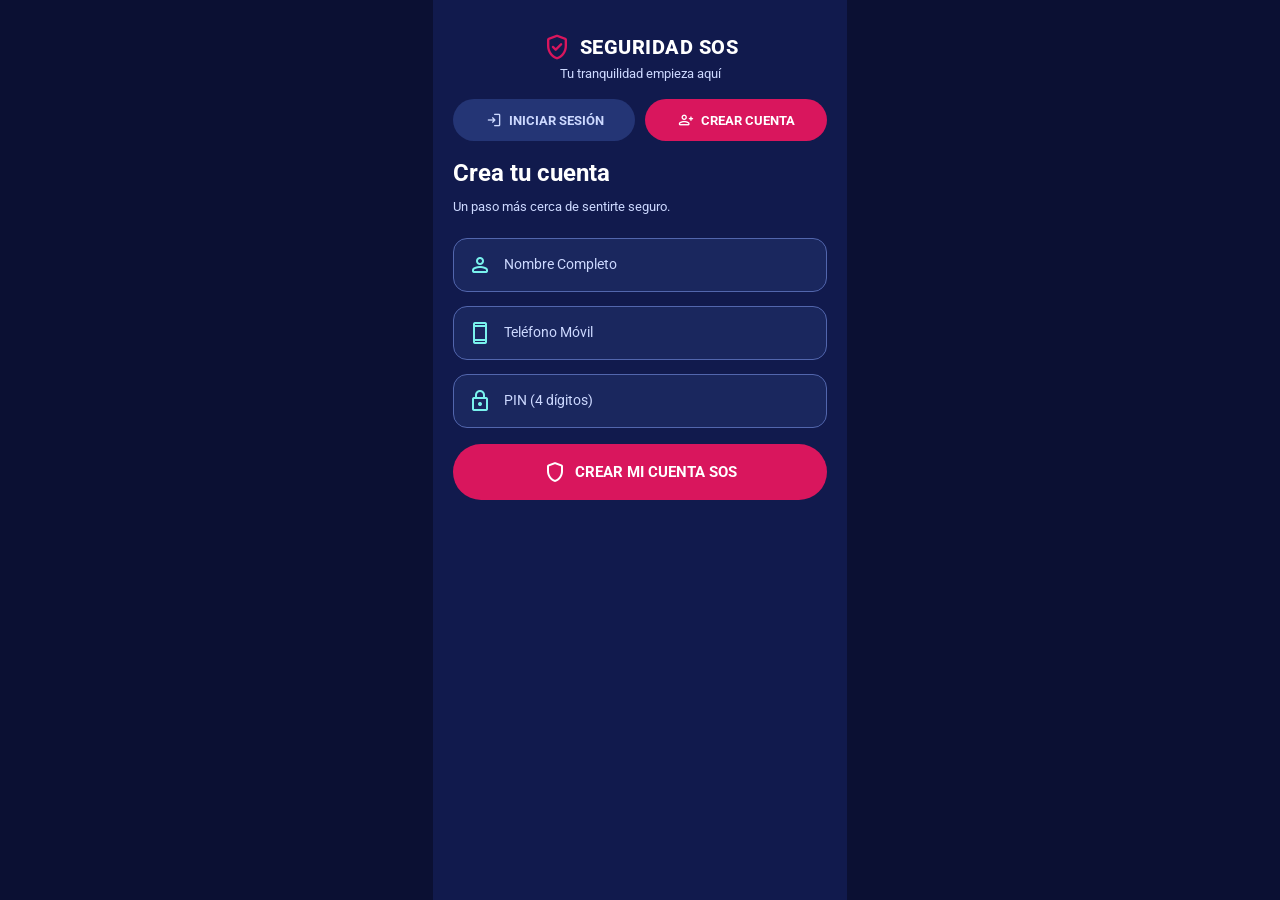
==== index.html @ 6afb874b "18 de noviembre actualizado" ====
<!DOCTYPE html>
<html lang="es">
<head>
    <meta charset="UTF-8">
    <meta name="viewport" content="width=device-width, initial-scale=1.0, maximum-scale=1.0, user-scalable=no">
    <title>Seguridad SOS - MD3 Expressive</title>
    <link rel="preconnect" href="https://fonts.googleapis.com">
    <link rel="preconnect" href="https://fonts.gstatic.com" crossorigin>
    <link href="https://fonts.googleapis.com/css2?family=Roboto:wght@400;500;700;900&display=swap" rel="stylesheet">
    <link href="https://fonts.googleapis.com/css2?family=Material+Symbols+Rounded:opsz,wght,FILL,GRAD@24,500,1,0" rel="stylesheet">
    <style>
        :root {
            /* Paleta de colores sólidos (Figma) */
            --bg-main: #111A4D;          /* Fondo principal */
            --bg-input-nav: #1A275E;     /* Campos y navegación inferior */
            --bg-card: #243575;          /* Tarjetas y botones secundarios */
            --border-input: #5266AD;     /* Bordes de campos */
            --text-primary: #FFFFFF;     /* Títulos y texto principal */
            --text-secondary: #CDD9FF;   /* Texto secundario y descripciones */
            --accent-cyan: #79F2ED;      /* Enlaces y detalles destacados */
            --btn-primary: #D9165D;      /* Botones principales e indicadores activos */
            --zone-alert: #4C1D95;       /* Zonas de alerta y estados activos */
            --sos-red: #E11D48;          /* Botón circular SOS */
            --action-blue: #1665C1;      /* Acciones de llamar y compartir ubicación */

            --radius-xl: 24px;
            --radius-lg: 16px;
            --radius-pill: 100px;
        }

        * {
            box-sizing: border-box;
            margin: 0;
            padding: 0;
            font-family: 'Roboto', sans-serif;
        }

        body {
            background-color: #0B1033;
            color: var(--text-primary);
            display: flex;
            justify-content: center;
            min-height: 100vh;
        }

        .mobile-app {
            width: 100%;
            max-width: 414px;
            min-height: 100vh;
            background-color: var(--bg-main);
            position: relative;
            overflow-x: hidden;
        }

        /* Utilidades */
        .content-padding { padding: 0 20px 28px; }
        .mt-12 { margin-top: 12px; }
        .mt-16 { margin-top: 16px; }
        .mt-24 { margin-top: 24px; }
        .text-cyan { color: var(--accent-cyan); }
        .text-secondary { color: var(--text-secondary); }
        .text-sm { font-size: 13px; }
        .text-xs { font-size: 11px; }

        /* Pantallas */
        .screen { display: none; }
        .screen.active { display: block; animation: fadeIn 0.25s ease; }
        .screen.with-nav { padding-bottom: 86px; }
        @keyframes fadeIn { from { opacity: 0; transform: translateY(8px); } to { opacity: 1; transform: translateY(0); } }

        /* Headers */
        .app-header {
            text-align: center;
            padding: 32px 20px 18px;
        }
        .logo-row {
            display: flex;
            align-items: center;
            justify-content: center;
            gap: 8px;
        }
        .logo-icon { font-size: 30px; color: var(--btn-primary); }
        .app-header h1 { font-size: 20px; font-weight: 800; letter-spacing: 0.5px; }
        .subtitle { font-size: 13px; color: var(--text-secondary); margin-top: 4px; }

        .top-app-bar {
            display: flex;
            align-items: center;
            gap: 12px;
            padding: 20px;
            background-color: var(--bg-main);
        }
        .icon-btn {
            background: none;
            border: none;
            color: var(--text-primary);
            cursor: pointer;
            display: flex;
            align-items: center;
            justify-content: center;
        }

        /* Tabs Segmentados (Login / Registro) */
        .md3-tabs {
            display: flex;
            gap: 10px;
            padding: 0 20px 18px;
        }
        .tab-btn {
            flex: 1;
            background-color: var(--bg-card);
            color: var(--text-secondary);
            border: none;
            border-radius: var(--radius-pill);
            padding: 12px 10px;
            font-size: 13px;
            font-weight: 700;
            cursor: pointer;
            display: flex;
            align-items: center;
            justify-content: center;
            gap: 6px;
        }
        .tab-btn.active {
            background-color: var(--btn-primary);
            color: var(--text-primary);
        }

        .auth-form { display: none; }
        .auth-form.active { display: block; }
        .display-text { font-size: 24px; font-weight: 700; }

        /* Campos de texto */
        .md3-text-field {
            position: relative;
            background-color: var(--bg-input-nav);
            border: 1.5px solid var(--border-input);
            border-radius: 14px;
            margin-bottom: 14px;
            display: flex;
            align-items: center;
            padding: 8px 14px;
        }
        .md3-text-field:focus-within {
            border-color: var(--accent-cyan);
        }
        .md3-text-field .icon {
            color: var(--accent-cyan);
            margin-right: 12px;
        }
        .md3-text-field input {
            background: transparent;
            border: none;
            color: var(--text-primary);
            width: 100%;
            padding: 14px 0 4px;
            font-size: 15px;
            outline: none;
        }
        .md3-text-field label {
            position: absolute;
            left: 50px;
            top: 17px;
            color: var(--text-secondary);
            font-size: 14px;
            transition: 0.2s;
            pointer-events: none;
        }
        .md3-text-field input:focus ~ label,
        .md3-text-field input:not(:placeholder-shown) ~ label {
            top: 5px;
            font-size: 11px;
            color: var(--accent-cyan);
        }

        /* Botones */
        .md3-btn-primary {
            background-color: var(--btn-primary);
            color: var(--text-primary);
            border: none;
            width: 100%;
            padding: 16px;
            border-radius: var(--radius-pill);
            font-size: 15px;
            font-weight: 700;
            cursor: pointer;
            display: flex;
            align-items: center;
            justify-content: center;
            gap: 8px;
        }
        .md3-btn-secondary {
            background-color: var(--bg-card);
            color: var(--accent-cyan);
            border: none;
            width: 100%;
            padding: 14px;
            border-radius: var(--radius-pill);
            font-size: 14px;
            font-weight: 700;
            cursor: pointer;
            display: flex;
            align-items: center;
            justify-content: center;
            gap: 8px;
        }

        /* Zona de Alerta SOS (Morado #4C1D95) */
        .sos-zone {
            background-color: var(--zone-alert);
            border-radius: var(--radius-xl);
            padding: 24px 16px;
            text-align: center;
            margin: 18px 0;
        }
        .sos-wrapper {
            position: relative;
            width: 196px;
            height: 196px;
            margin: 0 auto 12px;
            display: flex;
            align-items: center;
            justify-content: center;
        }
        .progress-ring {
            position: absolute;
            top: 0;
            left: 0;
            width: 196px;
            height: 196px;
            transform: rotate(-90deg);
        }
        .progress-ring-circle {
            fill: transparent;
            stroke: var(--accent-cyan);
            stroke-width: 6;
            stroke-dasharray: 565.48;
            stroke-dashoffset: 565.48;
            transition: stroke-dashoffset 0.05s linear;
        }
        .sos-btn {
            width: 168px;
            height: 168px;
            border-radius: 50%;
            background-color: var(--sos-red);
            color: var(--text-primary);
            border: 6px solid #FFFFFF;
            display: flex;
            flex-direction: column;
            align-items: center;
            justify-content: center;
            cursor: pointer;
            z-index: 2;
            user-select: none;
        }
        .sos-btn:active { transform: scale(0.96); }
        .sos-text { font-size: 42px; font-weight: 900; line-height: 1; }
        .sos-subtext { font-size: 11px; font-weight: 700; margin-top: 4px; letter-spacing: 0.8px; }
        .sos-instruction { font-size: 13px; font-weight: 700; color: var(--text-primary); }

        /* Acciones Rápidas (Azul intenso #1665C1) */
        .section-title {
            font-size: 11px;
            font-weight: 700;
            letter-spacing: 1px;
            color: var(--accent-cyan);
            margin-bottom: 10px;
            text-transform: uppercase;
        }
        .grid-2 {
            display: grid;
            grid-template-columns: 1fr 1fr;
            gap: 12px;
        }
        .action-card {
            background-color: var(--action-blue);
            color: var(--text-primary);
            border-radius: var(--radius-lg);
            padding: 16px;
            display: flex;
            flex-direction: column;
            gap: 8px;
            font-size: 14px;
            font-weight: 700;
            cursor: pointer;
            border: none;
            text-align: left;
        }

        /* Tarjetas estándar (#243575) */
        .md3-card {
            background-color: var(--bg-card);
            border-radius: var(--radius-lg);
            padding: 16px;
        }
        .list-card {
            display: flex;
            justify-content: space-between;
            align-items: center;
            cursor: pointer;
        }
        .list-card-content {
            display: flex;
            align-items: center;
            gap: 14px;
        }

        /* Cámaras y Chips */
        .md3-chip-group {
            display: flex;
            gap: 8px;
            overflow-x: auto;
        }
        .md3-chip {
            background-color: var(--bg-card);
            color: var(--text-secondary);
            border: none;
            padding: 8px 14px;
            border-radius: var(--radius-pill);
            font-size: 12px;
            font-weight: 700;
            cursor: pointer;
            white-space: nowrap;
        }
        .md3-chip.active {
            background-color: var(--btn-primary);
            color: var(--text-primary);
        }
        .camera-card {
            padding: 12px;
            margin-bottom: 14px;
        }
        .camera-feed {
            height: 150px;
            background-color: var(--bg-input-nav);
            border-radius: 12px;
            position: relative;
            display: flex;
            align-items: center;
            justify-content: center;
            margin-bottom: 12px;
        }
        .status-badge {
            position: absolute;
            top: 10px;
            left: 10px;
            background-color: var(--zone-alert);
            color: var(--accent-cyan);
            padding: 4px 10px;
            border-radius: var(--radius-pill);
            font-size: 10px;
            font-weight: 700;
        }
        .status-badge.rec {
            background-color: var(--sos-red);
            color: var(--text-primary);
        }
        .camera-info {
            display: flex;
            justify-content: space-between;
            align-items: center;
        }

        /* Lista Perfil */
        .md3-list {
            background-color: var(--bg-card);
            border-radius: var(--radius-xl);
            padding: 8px 0;
        }
        .md3-list-item {
            display: flex;
            align-items: center;
            gap: 14px;
            padding: 14px 18px;
            border-bottom: 1px solid var(--bg-input-nav);
        }
        .md3-list-item:last-child { border-bottom: none; }

        /* Navegación Inferior (#1A275E) */
        .bottom-nav {
            position: fixed;
            bottom: 0;
            left: 50%;
            transform: translateX(-50%);
            width: 100%;
            max-width: 414px;
            background-color: var(--bg-input-nav);
            border-top: 1px solid var(--border-input);
            display: none;
            justify-content: space-around;
            padding: 10px 0 18px;
            z-index: 100;
        }
        .nav-item {
            display: flex;
            flex-direction: column;
            align-items: center;
            gap: 4px;
            color: var(--text-secondary);
            font-size: 11px;
            font-weight: 500;
            cursor: pointer;
        }
        .nav-item.active {
            color: var(--btn-primary);
            font-weight: 700;
        }

        /* Overlay de Alerta SOS */
        .alert-overlay {
            position: fixed;
            inset: 0;
            max-width: 414px;
            margin: 0 auto;
            background-color: var(--sos-red);
            color: var(--text-primary);
            display: none;
            flex-direction: column;
            align-items: center;
            justify-content: center;
            text-align: center;
            padding: 28px;
            z-index: 200;
            gap: 16px;
        }
        .alert-overlay.active { display: flex; }

        /* Toast */
        .md3-toast {
            position: fixed;
            bottom: 84px;
            left: 50%;
            transform: translateX(-50%);
            background-color: var(--zone-alert);
            color: var(--text-primary);
            border: 1px solid var(--accent-cyan);
            padding: 12px 18px;
            border-radius: var(--radius-pill);
            font-size: 13px;
            font-weight: 500;
            display: none;
            align-items: center;
            gap: 8px;
            z-index: 300;
            max-width: 370px;
        }
        .md3-toast.show { display: flex; }
    </style>
</head>
<body>
    <div class="mobile-app">

        <!-- VISTA 1 & 2: AUTENTICACIÓN -->
        <section id="auth-screen" class="screen active">
            <header class="app-header">
                <div class="logo-row">
                    <span class="material-symbols-rounded logo-icon">gpp_good</span>
                    <h1>SEGURIDAD SOS</h1>
                </div>
                <p class="subtitle">Tu tranquilidad empieza aquí</p>
            </header>

            <div class="md3-tabs">
                <button type="button" class="tab-btn" id="tab-login" onclick="switchAuthTab('login')">
                    <span class="material-symbols-rounded" style="font-size:18px;">login</span>
                    INICIAR SESIÓN
                </button>
                <button type="button" class="tab-btn active" id="tab-register" onclick="switchAuthTab('register')">
                    <span class="material-symbols-rounded" style="font-size:18px;">person_add</span>
                    CREAR CUENTA
                </button>
            </div>

            <div class="content-padding">
                <!-- Crear Cuenta -->
                <div id="form-register" class="auth-form active">
                    <h2 class="display-text">Crea tu cuenta</h2>
                    <p class="text-secondary text-sm mt-12">Un paso más cerca de sentirte seguro.</p>
                    <form class="mt-24" onsubmit="handleAuthSubmit(event, 'register')">
                        <div class="md3-text-field">
                            <span class="material-symbols-rounded icon">person</span>
                            <input type="text" id="reg-name" placeholder=" " required>
                            <label>Nombre Completo</label>
                        </div>
                        <div class="md3-text-field">
                            <span class="material-symbols-rounded icon">smartphone</span>
                            <input type="tel" id="reg-phone" placeholder=" " required>
                            <label>Teléfono Móvil</label>
                        </div>
                        <div class="md3-text-field">
                            <span class="material-symbols-rounded icon">lock</span>
                            <input type="password" id="reg-pin" placeholder=" " maxlength="4" pattern="[0-9]{4}" inputmode="numeric" required>
                            <label>PIN (4 dígitos)</label>
                        </div>
                        <button type="submit" class="md3-btn-primary mt-16">
                            <span class="material-symbols-rounded">shield</span>
                            CREAR MI CUENTA SOS
                        </button>
                    </form>
                </div>

                <!-- Iniciar Sesión -->
                <div id="form-login" class="auth-form">
                    <h2 class="display-text">Bienvenido</h2>
                    <p class="text-secondary text-sm mt-12">Ingresa para estar cerca de quienes te cuidan.</p>
                    <form class="mt-24" onsubmit="handleAuthSubmit(event, 'login')">
                        <div class="md3-text-field">
                            <span class="material-symbols-rounded icon">smartphone</span>
                            <input type="tel" id="login-phone" placeholder=" " required>
                            <label>Teléfono Móvil</label>
                        </div>
                        <div class="md3-text-field">
                            <span class="material-symbols-rounded icon">lock</span>
                            <input type="password" id="login-pin" placeholder=" " maxlength="4" pattern="[0-9]{4}" inputmode="numeric" required>
                            <label>PIN (4 dígitos)</label>
                        </div>
                        <p class="text-cyan text-sm" style="text-align:right; cursor:pointer;" onclick="showToast('Recuperación de PIN enviada por SMS')">¿Olvidaste tu PIN?</p>
                        <button type="submit" class="md3-btn-primary mt-16">
                            <span class="material-symbols-rounded">lock_open</span>
                            INICIAR SESIÓN
                        </button>
                    </form>
                </div>
            </div>
        </section>

        <!-- VISTA 3: INICIO (SOS) -->
        <section id="home-screen" class="screen with-nav">
            <header class="app-header" style="padding-bottom: 8px;">
                <div class="logo-row">
                    <span class="material-symbols-rounded logo-icon" style="font-size:24px;">gpp_good</span>
                    <h1 style="font-size:17px;">SEGURIDAD SOS</h1>
                </div>
            </header>

            <div class="content-padding mt-12">
                <h2 id="home-greeting" style="font-size:24px;">Hola, Usuario</h2>
                <p class="text-secondary text-sm">Sistema de protección activo 24/7</p>

                <!-- Zona de Alerta Morada + Botón SOS -->
                <div class="sos-zone">
                    <div class="sos-wrapper">
                        <svg class="progress-ring">
                            <circle id="progress-circle" class="progress-ring-circle" cx="98" cy="98" r="90"></circle>
                        </svg>
                        <button type="button" class="sos-btn" id="btnSos">
                            <span class="sos-text">SOS</span>
                            <span class="sos-subtext">PEDIR AYUDA</span>
                        </button>
                    </div>
                    <p class="sos-instruction" id="sos-status-label">Mantén pulsado 3 segundos</p>
                    <p class="text-secondary text-xs mt-12">Envía una alerta y tu ubicación a tus contactos.</p>
                </div>

                <!-- Acciones Rápidas (Azul intenso) -->
                <h3 class="section-title">ACCESOS RÁPIDOS</h3>
                <div class="grid-2">
                    <button type="button" class="action-card" onclick="showToast('Llamando al 911...')">
                        <span class="material-symbols-rounded text-cyan">call</span>
                        <span>Llamar al 911</span>
                    </button>
                    <button type="button" class="action-card" onclick="showToast('Ubicación GPS compartida')">
                        <span class="material-symbols-rounded text-cyan">location_on</span>
                        <span>Compartir ubicación</span>
                    </button>
                </div>

                <!-- Tarjeta Ver Cámaras -->
                <div class="md3-card list-card mt-12" onclick="navigateTo('cameras-screen')">
                    <div class="list-card-content">
                        <span class="material-symbols-rounded text-cyan" style="font-size:26px;">videocam</span>
                        <div>
                            <div style="font-weight:700; font-size:15px;">Ver cámaras</div>
                            <div class="text-secondary text-xs">3 dispositivos conectados</div>
                        </div>
                    </div>
                    <span class="material-symbols-rounded text-cyan">chevron_right</span>
                </div>
            </div>
        </section>

        <!-- VISTA 4: MIS CÁMARAS -->
        <section id="cameras-screen" class="screen">
            <header class="top-app-bar">
                <button type="button" class="icon-btn" onclick="navigateTo('home-screen')">
                    <span class="material-symbols-rounded">arrow_back_ios</span>
                </button>
                <h2 style="font-size:20px;">Mis cámaras</h2>
            </header>

            <div class="content-padding">
                <div class="md3-chip-group">
                    <button type="button" class="md3-chip active" onclick="filterCameras('all', this)">Todas (3)</button>
                    <button type="button" class="md3-chip" onclick="filterCameras('online', this)">En línea (2)</button>
                    <button type="button" class="md3-chip" onclick="filterCameras('recording', this)">Grabando (1)</button>
                </div>

                <div class="mt-16">
                    <div class="md3-card camera-card camera-item online">
                        <div class="camera-feed">
                            <span class="status-badge">EN LÍNEA • CAM 01</span>
                            <span class="material-symbols-rounded" style="font-size:48px; color:var(--border-input);">videocam</span>
                        </div>
                        <div class="camera-info">
                            <div>
                                <div style="font-weight:700;">Entrada principal</div>
                                <div class="text-secondary text-xs">Resolución 1080p • 30fps</div>
                            </div>
                            <button type="button" class="icon-btn text-cyan" onclick="showToast('Maximizando Entrada Principal')">
                                <span class="material-symbols-rounded">fullscreen</span>
                            </button>
                        </div>
                    </div>

                    <div class="md3-card camera-card camera-item online">
                        <div class="camera-feed">
                            <span class="status-badge">EN LÍNEA • CAM 02</span>
                            <span class="material-symbols-rounded" style="font-size:48px; color:var(--border-input);">yard</span>
                        </div>
                        <div class="camera-info">
                            <div>
                                <div style="font-weight:700;">Patio trasero</div>
                                <div class="text-secondary text-xs">Visión nocturna infrarroja activa</div>
                            </div>
                            <button type="button" class="icon-btn text-cyan" onclick="showToast('Maximizando Patio Trasero')">
                                <span class="material-symbols-rounded">fullscreen</span>
                            </button>
                        </div>
                    </div>

                    <div class="md3-card camera-card camera-item recording">
                        <div class="camera-feed">
                            <span class="status-badge rec">REC • CAM 03</span>
                            <span class="material-symbols-rounded" style="font-size:48px; color:var(--border-input);">garage</span>
                        </div>
                        <div class="camera-info">
                            <div>
                                <div style="font-weight:700;">Garaje vehicular</div>
                                <div class="text-secondary text-xs">Detección de movimiento activada</div>
                            </div>
                            <button type="button" class="icon-btn text-cyan" onclick="showToast('Maximizando Garaje')">
                                <span class="material-symbols-rounded">fullscreen</span>
                            </button>
                        </div>
                    </div>
                </div>

                <button type="button" class="md3-btn-primary mt-12" onclick="showToast('Buscando nuevas cámaras en Wi-Fi...')">
                    <span class="material-symbols-rounded">add</span>
                    AÑADIR CÁMARA
                </button>
            </div>
        </section>

        <!-- VISTA 5: MI PERFIL -->
        <section id="profile-screen" class="screen with-nav">
            <header class="app-header" style="padding-bottom: 8px;">
                <div class="logo-row">
                    <span class="material-symbols-rounded logo-icon" style="font-size:24px;">gpp_good</span>
                    <h1 style="font-size:17px;">SEGURIDAD SOS</h1>
                </div>
            </header>

            <div class="content-padding mt-12">
                <h2 class="display-text">Mi perfil</h2>
                <p class="text-secondary text-sm">Gestión de cuenta y configuración de seguridad</p>

                <div class="md3-list mt-16">
                    <div class="md3-list-item">
                        <span class="material-symbols-rounded text-cyan">account_circle</span>
                        <div>
                            <div id="profile-name-display" style="font-weight:700;">Usuario</div>
                            <div class="text-secondary text-xs">Titular de la cuenta SOS</div>
                        </div>
                    </div>
                    <div class="md3-list-item">
                        <span class="material-symbols-rounded text-cyan">smartphone</span>
                        <div>
                            <div id="profile-phone-display" style="font-weight:700;">Sin registrar</div>
                            <div class="text-secondary text-xs">Teléfono registrado para alertas</div>
                        </div>
                    </div>
                    <div class="md3-list-item">
                        <span class="material-symbols-rounded text-cyan">verified_user</span>
                        <div>
                            <div style="font-weight:700;">Protección Satelital GPS</div>
                            <div class="text-cyan text-xs">Activa (Precisión: 3 metros)</div>
                        </div>
                    </div>
                    <div class="md3-list-item">
                        <span class="material-symbols-rounded text-cyan">notifications_active</span>
                        <div>
                            <div style="font-weight:700;">Contactos de Emergencia</div>
                            <div class="text-secondary text-xs">Configuración habilitada</div>
                        </div>
                    </div>
                </div>

                <button type="button" class="md3-btn-secondary mt-24" onclick="logout()">
                    <span class="material-symbols-rounded">logout</span>
                    CERRAR SESIÓN
                </button>
            </div>
        </section>

        <!-- NAVEGACIÓN INFERIOR -->
        <nav class="bottom-nav" id="global-nav">
            <div class="nav-item active" onclick="navigateNav('home-screen', this)">
                <span class="material-symbols-rounded">home</span>
                <span>Inicio</span>
            </div>
            <div class="nav-item" onclick="navigateNav('home-screen', this)">
                <span class="material-symbols-rounded">shield_alert</span>
                <span>SOS</span>
            </div>
            <div class="nav-item" onclick="navigateNav('profile-screen', this)">
                <span class="material-symbols-rounded">settings</span>
                <span>Ajustes</span>
            </div>
        </nav>

        <!-- OVERLAY ALERTA SOS -->
        <div id="alert-overlay" class="alert-overlay">
            <span class="material-symbols-rounded" style="font-size:68px;">notifications_active</span>
            <h2>¡ALERTA SOS TRANSMITIDA!</h2>
            <p class="text-sm">Coordenadas GPS enviadas a la patrulla policial y a tus contactos de emergencia.</p>
            <button type="button" class="md3-btn-primary" style="background:#FFFFFF; color:#E11D48;" onclick="cancelSOSAlert()">
                <span class="material-symbols-rounded">close</span>
                DESACTIVAR ALERTA SOS
            </button>
        </div>

        <!-- TOAST -->
        <div id="md3-toast" class="md3-toast">
            <span class="material-symbols-rounded text-cyan" style="font-size:18px;">check_circle</span>
            <span id="toast-text">Notificación</span>
        </div>
    </div>

    <script>
        let sosInterval = null;
        let sosElapsed = 0;
        const circumference = 2 * Math.PI * 90;

        function switchAuthTab(type) {
            document.getElementById('tab-login').classList.toggle('active', type === 'login');
            document.getElementById('tab-register').classList.toggle('active', type === 'register');
            document.getElementById('form-login').classList.toggle('active', type === 'login');
            document.getElementById('form-register').classList.toggle('active', type === 'register');
        }

        function handleAuthSubmit(event, type) {
            event.preventDefault();
            const phone = document.getElementById(type === 'register' ? 'reg-phone' : 'login-phone').value.trim();
            const name = type === 'register'
                ? (document.getElementById('reg-name').value.trim() || 'Usuario')
                : (document.getElementById('profile-name-display').textContent || 'Usuario');

            document.getElementById('home-greeting').textContent = `Hola, ${name}`;
            document.getElementById('profile-name-display').textContent = name;
            document.getElementById('profile-phone-display').textContent = phone;

            navigateTo('home-screen');
            showToast(type === 'register' ? `¡Bienvenido, ${name}!` : 'Sesión iniciada correctamente');
        }

        function navigateTo(screenId) {
            document.querySelectorAll('.screen').forEach(s => s.classList.remove('active'));
            document.getElementById(screenId).classList.add('active');

            const nav = document.getElementById('global-nav');
            if (screenId === 'home-screen' || screenId === 'profile-screen') {
                nav.style.display = 'flex';
                const items = document.querySelectorAll('.nav-item');
                items.forEach(i => i.classList.remove('active'));
                items[screenId === 'home-screen' ? 0 : 2].classList.add('active');
            } else {
                nav.style.display = 'none';
            }
        }

        function navigateNav(screenId, el) {
            document.querySelectorAll('.nav-item').forEach(i => i.classList.remove('active'));
            el.classList.add('active');
            navigateTo(screenId);
        }

        function filterCameras(filter, btn) {
            document.querySelectorAll('.md3-chip').forEach(c => c.classList.remove('active'));
            btn.classList.add('active');
            document.querySelectorAll('.camera-item').forEach(cam => {
                cam.style.display = (filter === 'all' || cam.classList.contains(filter)) ? 'block' : 'none';
            });
        }

        function logout() {
            document.getElementById('reg-pin').value = '';
            document.getElementById('login-pin').value = '';
            navigateTo('auth-screen');
            showToast('Has cerrado sesión');
        }

        function showToast(msg) {
            const toast = document.getElementById('md3-toast');
            document.getElementById('toast-text').textContent = msg;
            toast.classList.add('show');
            clearTimeout(window._toastTimer);
            window._toastTimer = setTimeout(() => toast.classList.remove('show'), 2600);
        }

        // Botón SOS 3 segundos
        const btnSos = document.getElementById('btnSos');
        const circle = document.getElementById('progress-circle');
        const statusLabel = document.getElementById('sos-status-label');

        function startSosHold(e) {
            e.preventDefault();
            cancelSosHold();
            sosElapsed = 0;
            sosInterval = setInterval(() => {
                sosElapsed += 50;
                const progress = Math.min(sosElapsed / 3000, 1);
                circle.style.strokeDashoffset = circumference * (1 - progress);
                const rem = Math.max(1, Math.ceil((3000 - sosElapsed) / 1000));
                statusLabel.textContent = `Enviando alerta en ${rem}s...`;
                if (sosElapsed >= 3000) {
                    cancelSosHold();
                    document.getElementById('alert-overlay').classList.add('active');
                }
            }, 50);
        }

        function cancelSosHold() {
            clearInterval(sosInterval);
            sosInterval = null;
            circle.style.strokeDashoffset = circumference;
            statusLabel.textContent = 'Mantén pulsado 3 segundos';
        }

        function cancelSOSAlert() {
            document.getElementById('alert-overlay').classList.remove('active');
            showToast('Alerta SOS desactivada');
        }

        btnSos.addEventListener('mousedown', startSosHold);
        btnSos.addEventListener('touchstart', startSosHold);
        btnSos.addEventListener('mouseup', cancelSosHold);
        btnSos.addEventListener('mouseleave', cancelSosHold);
        btnSos.addEventListener('touchend', cancelSosHold);
    </script>
</body>
</html>
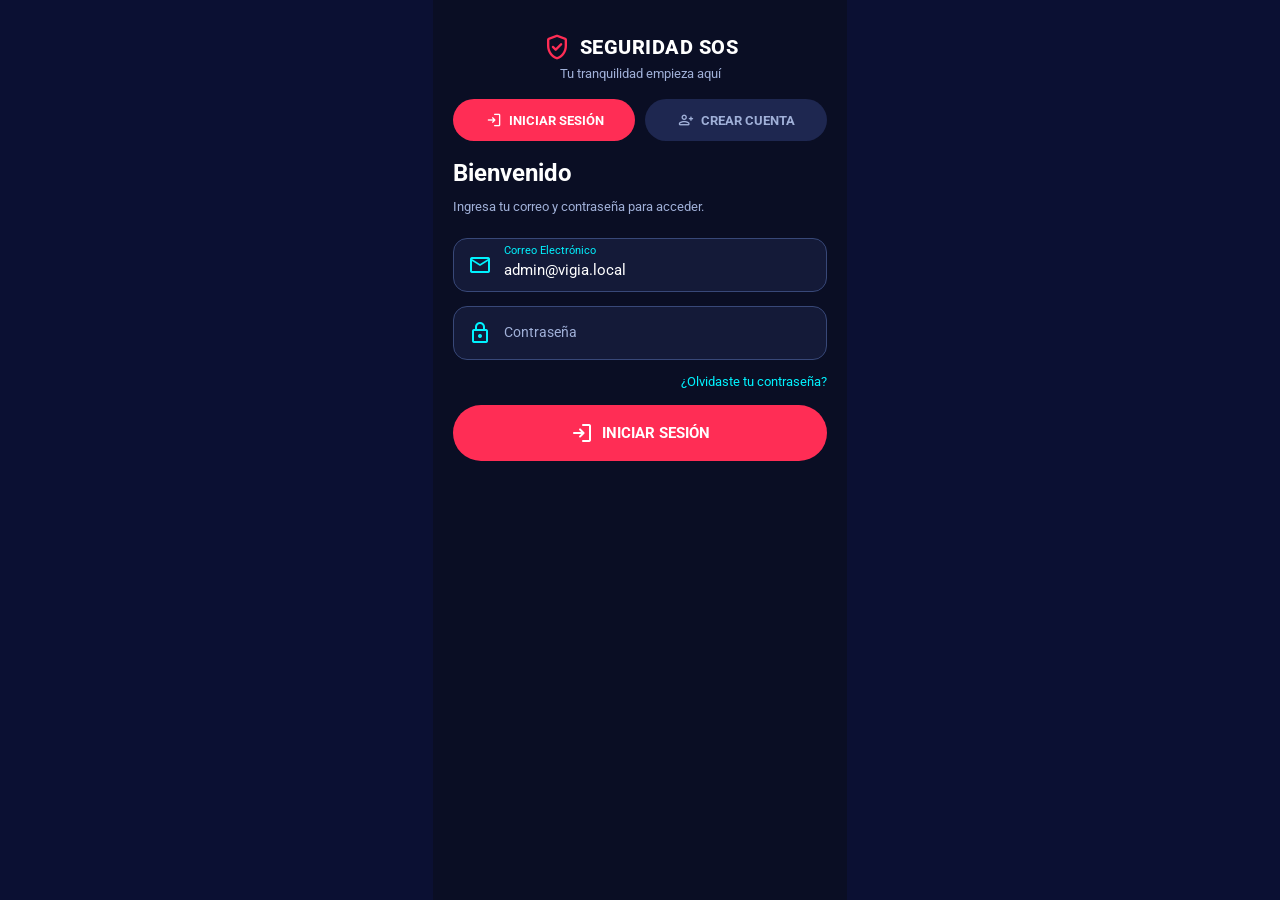
==== commit ac022358: "feat: Integracion PostgreSQL Vigia, login separado, MD3 Expressive, transiciones y 3 estados UX" ====
--- a/index.html
+++ b/index.html
@@ -1,5 +1,6 @@
 <!DOCTYPE html>
 <html lang="es">
+
 <head>
     <meta charset="UTF-8">
     <meta name="viewport" content="width=device-width, initial-scale=1.0, maximum-scale=1.0, user-scalable=no">
@@ -7,21 +8,35 @@
     <link rel="preconnect" href="https://fonts.googleapis.com">
     <link rel="preconnect" href="https://fonts.gstatic.com" crossorigin>
     <link href="https://fonts.googleapis.com/css2?family=Roboto:wght@400;500;700;900&display=swap" rel="stylesheet">
-    <link href="https://fonts.googleapis.com/css2?family=Material+Symbols+Rounded:opsz,wght,FILL,GRAD@24,500,1,0" rel="stylesheet">
+    <link href="https://fonts.googleapis.com/css2?family=Material+Symbols+Rounded:opsz,wght,FILL,GRAD@24,500,1,0"
+        rel="stylesheet">
     <style>
         :root {
-            /* Paleta de colores sólidos (Figma) */
-            --bg-main: #111A4D;          /* Fondo principal */
-            --bg-input-nav: #1A275E;     /* Campos y navegación inferior */
-            --bg-card: #243575;          /* Tarjetas y botones secundarios */
-            --border-input: #5266AD;     /* Bordes de campos */
-            --text-primary: #FFFFFF;     /* Títulos y texto principal */
-            --text-secondary: #CDD9FF;   /* Texto secundario y descripciones */
-            --accent-cyan: #79F2ED;      /* Enlaces y detalles destacados */
-            --btn-primary: #D9165D;      /* Botones principales e indicadores activos */
-            --zone-alert: #4C1D95;       /* Zonas de alerta y estados activos */
-            --sos-red: #E11D48;          /* Botón circular SOS */
-            --action-blue: #1665C1;      /* Acciones de llamar y compartir ubicación */
+            /* Paleta Material Design 3 Expressive (Colores Vívidos y Elegantes) */
+            --bg-main: #0A0E24;
+            /* Midnight Obsidian */
+            --bg-input-nav: #141A38;
+            /* Superficie profunda */
+            --bg-card: #1E2750;
+            /* Tarjetas elevadas */
+            --border-input: #384878;
+            /* Bordes refinados */
+            --text-primary: #FFFFFF;
+            /* Títulos y texto principal */
+            --text-secondary: #A0B0D8;
+            /* Texto secundario y descripciones */
+            --accent-cyan: #00F2FE;
+            /* Cyan eléctrico vibrante */
+            --btn-primary: #FF2D55;
+            /* Rosa carmesí SOS Expressive */
+            --btn-primary-hover: #E11D48;
+            --zone-alert: #431D78;
+            /* Púrpura real para zonas de alerta */
+            --sos-red: #FF2D55;
+            /* Botón circular SOS */
+            --action-blue: #2563EB;
+            /* Acciones de llamar y compartir ubicación */
+            --glow-sos: 0 0 28px rgba(255, 45, 85, 0.45);
 
             --radius-xl: 24px;
             --radius-lg: 16px;
@@ -53,35 +68,388 @@
         }
 
         /* Utilidades */
-        .content-padding { padding: 0 20px 28px; }
-        .mt-12 { margin-top: 12px; }
-        .mt-16 { margin-top: 16px; }
-        .mt-24 { margin-top: 24px; }
-        .text-cyan { color: var(--accent-cyan); }
-        .text-secondary { color: var(--text-secondary); }
-        .text-sm { font-size: 13px; }
-        .text-xs { font-size: 11px; }
-
-        /* Pantallas */
-        .screen { display: none; }
-        .screen.active { display: block; animation: fadeIn 0.25s ease; }
-        .screen.with-nav { padding-bottom: 86px; }
-        @keyframes fadeIn { from { opacity: 0; transform: translateY(8px); } to { opacity: 1; transform: translateY(0); } }
+        .content-padding {
+            padding: 0 20px 28px;
+        }
+
+        .mt-12 {
+            margin-top: 12px;
+        }
+
+        .mt-16 {
+            margin-top: 16px;
+        }
+
+        .mt-24 {
+            margin-top: 24px;
+        }
+
+        .text-cyan {
+            color: var(--accent-cyan);
+        }
+
+        .text-secondary {
+            color: var(--text-secondary);
+        }
+
+        .text-sm {
+            font-size: 13px;
+        }
+
+        .text-xs {
+            font-size: 11px;
+        }
+
+        /* ==========================================================================
+           MICRO-INTERACCIONES: TRANSICIONES DE PANTALLA EXPRESIVAS (MD3 EXPRESSIVE)
+           ========================================================================== */
+        .screen {
+            display: none;
+            opacity: 0;
+            will-change: transform, opacity;
+        }
+
+        .screen.active {
+            display: block;
+            opacity: 1;
+        }
+
+        .screen.entering-forward {
+            animation: screenSlideForward 0.38s cubic-bezier(0.16, 1, 0.3, 1) forwards;
+        }
+
+        .screen.entering-backward {
+            animation: screenSlideBackward 0.38s cubic-bezier(0.16, 1, 0.3, 1) forwards;
+        }
+
+        .screen.with-nav {
+            padding-bottom: 86px;
+        }
+
+        @keyframes screenSlideForward {
+            0% {
+                opacity: 0;
+                transform: translateX(45px) scale(0.96);
+                filter: blur(4px);
+            }
+
+            100% {
+                opacity: 1;
+                transform: translateX(0) scale(1);
+                filter: blur(0);
+            }
+        }
+
+        @keyframes screenSlideBackward {
+            0% {
+                opacity: 0;
+                transform: translateX(-45px) scale(0.96);
+                filter: blur(4px);
+            }
+
+            100% {
+                opacity: 1;
+                transform: translateX(0) scale(1);
+                filter: blur(0);
+            }
+        }
+
+        /* Cascada de elementos escalonados al entrar a pantalla */
+        .screen.active .stagger-1 {
+            animation: staggerSlideIn 0.42s cubic-bezier(0.16, 1, 0.3, 1) both 0.04s;
+        }
+
+        .screen.active .stagger-2 {
+            animation: staggerSlideIn 0.42s cubic-bezier(0.16, 1, 0.3, 1) both 0.10s;
+        }
+
+        .screen.active .stagger-3 {
+            animation: staggerSlideIn 0.42s cubic-bezier(0.16, 1, 0.3, 1) both 0.16s;
+        }
+
+        .screen.active .stagger-4 {
+            animation: staggerSlideIn 0.42s cubic-bezier(0.16, 1, 0.3, 1) both 0.22s;
+        }
+
+        .screen.active .stagger-5 {
+            animation: staggerSlideIn 0.42s cubic-bezier(0.16, 1, 0.3, 1) both 0.28s;
+        }
+
+        @keyframes staggerSlideIn {
+            0% {
+                opacity: 0;
+                transform: translateY(18px) scale(0.98);
+            }
+
+            100% {
+                opacity: 1;
+                transform: translateY(0) scale(1);
+            }
+        }
+
+        /* ==========================================================================
+           LOS 3 ESTADOS: REPOSO • INTERACCIÓN • ACCIÓN
+           ========================================================================== */
+
+        /* 1. ESTADO DE REPOSO (REST / IDLE) */
+        .live-dot {
+            width: 8px;
+            height: 8px;
+            border-radius: 50%;
+            background-color: var(--accent-cyan);
+            display: inline-block;
+            margin-right: 6px;
+            animation: liveDotBeacon 2s infinite ease-in-out;
+            vertical-align: middle;
+        }
+
+        @keyframes liveDotBeacon {
+
+            0%,
+            100% {
+                opacity: 1;
+                transform: scale(1);
+                box-shadow: 0 0 8px #00F2FE;
+            }
+
+            50% {
+                opacity: 0.35;
+                transform: scale(0.75);
+                box-shadow: 0 0 2px #00F2FE;
+            }
+        }
+
+        @keyframes sosReposoBreathing {
+
+            0%,
+            100% {
+                box-shadow: 0 0 22px rgba(255, 45, 85, 0.35), 0 8px 24px rgba(0, 0, 0, 0.45);
+                transform: scale(1);
+            }
+
+            50% {
+                box-shadow: 0 0 42px rgba(255, 45, 85, 0.65), 0 10px 30px rgba(0, 0, 0, 0.55);
+                transform: scale(1.02);
+            }
+        }
+
+        /* 2. ESTADO DE INTERACCIÓN (HOVER / FOCUS / TOUCH PRE-ACTIVATION) */
+        /* Transición suave para todos los controles interactivos */
+        .md3-btn-primary,
+        .md3-btn-secondary,
+        .action-card,
+        .md3-card,
+        .tab-btn,
+        .nav-item,
+        .md3-chip,
+        .icon-btn {
+            transition: all 0.24s cubic-bezier(0.2, 0.9, 0.2, 1);
+            position: relative;
+            overflow: hidden;
+            /* Para el efecto onda ripple */
+        }
+
+        .md3-btn-primary:hover {
+            background-color: var(--btn-primary-hover);
+            transform: translateY(-2px) scale(1.015);
+            box-shadow: 0 8px 25px rgba(255, 45, 85, 0.55), 0 0 14px rgba(0, 242, 254, 0.35);
+        }
+
+        .md3-btn-secondary:hover {
+            background-color: rgba(0, 242, 254, 0.12);
+            border: 1px solid var(--accent-cyan);
+            transform: translateY(-2px);
+            box-shadow: 0 6px 20px rgba(0, 242, 254, 0.25);
+        }
+
+        .action-card:hover {
+            transform: translateY(-3px) scale(1.02);
+            box-shadow: 0 10px 26px rgba(37, 99, 235, 0.45);
+            outline: 1.5px solid var(--accent-cyan);
+        }
+
+        .md3-card:hover {
+            transform: translateY(-3px);
+            border: 1px solid rgba(0, 242, 254, 0.5);
+            box-shadow: 0 12px 28px rgba(0, 0, 0, 0.45), 0 0 16px rgba(0, 242, 254, 0.12);
+        }
+
+        .tab-btn:hover:not(.active) {
+            background-color: #28346A;
+            color: var(--text-primary);
+            transform: translateY(-1px);
+        }
+
+        .md3-chip:hover:not(.active) {
+            background-color: #28346A;
+            color: var(--text-primary);
+            transform: translateY(-1px);
+        }
+
+        .nav-item:hover {
+            color: var(--accent-cyan);
+            transform: translateY(-2px);
+        }
+
+        /* 3. ESTADO DE ACCIÓN (ACTIVE / PRESSED / TRIGGER / FEEDBACK) */
+        .md3-btn-primary:active,
+        .md3-btn-secondary:active,
+        .action-card:active,
+        .tab-btn:active,
+        .md3-chip:active,
+        .list-card:active {
+            transform: scale(0.95) translateY(1px) !important;
+            box-shadow: 0 2px 6px rgba(0, 0, 0, 0.6) !important;
+            transition: transform 0.08s ease, box-shadow 0.08s ease;
+        }
+
+        /* Efecto Ripple (Onda Material) */
+        .md3-ripple {
+            position: absolute;
+            border-radius: 50%;
+            background: rgba(255, 255, 255, 0.35);
+            transform: scale(0);
+            animation: rippleEffect 0.55s ease-out;
+            pointer-events: none;
+        }
+
+        @keyframes rippleEffect {
+            to {
+                transform: scale(3.5);
+                opacity: 0;
+            }
+        }
+
+        /* Botón SOS en Acción (Mantenido 3s) */
+        .sos-btn.holding {
+            animation: sosAccionHeartbeat 0.35s infinite ease-in-out !important;
+            box-shadow: 0 0 65px rgba(255, 45, 85, 0.95), 0 0 110px rgba(0, 242, 254, 0.6) !important;
+            border-color: var(--accent-cyan) !important;
+        }
+
+        @keyframes sosAccionHeartbeat {
+
+            0%,
+            100% {
+                transform: scale(0.96);
+            }
+
+            50% {
+                transform: scale(1.035);
+            }
+        }
+
+        /* Error Shake Feedback */
+        @keyframes shakeErrorAction {
+
+            0%,
+            100% {
+                transform: translateX(0);
+            }
+
+            20%,
+            60% {
+                transform: translateX(-8px);
+            }
+
+            40%,
+            80% {
+                transform: translateX(8px);
+            }
+        }
+
+        .shake-error {
+            animation: shakeErrorAction 0.4s cubic-bezier(0.36, 0.07, 0.19, 0.97) both;
+            border-color: var(--sos-red) !important;
+        }
+
+        /* Toast con Rebote Elástico en Acción */
+        @keyframes toastActionBounce {
+            0% {
+                transform: translate(-50%, 50px) scale(0.85);
+                opacity: 0;
+            }
+
+            60% {
+                transform: translate(-50%, -8px) scale(1.03);
+                opacity: 1;
+            }
+
+            85% {
+                transform: translate(-50%, 2px) scale(0.99);
+            }
+
+            100% {
+                transform: translate(-50%, 0) scale(1);
+                opacity: 1;
+            }
+        }
+
+        .md3-toast.show {
+            display: flex;
+            animation: toastActionBounce 0.42s cubic-bezier(0.175, 0.885, 0.32, 1.275) forwards;
+        }
+
+        /* Ondas de Radar en Alerta Disparada */
+        .radar-wave {
+            position: absolute;
+            width: 140px;
+            height: 140px;
+            border-radius: 50%;
+            border: 3px solid rgba(255, 255, 255, 0.7);
+            animation: radarWaveExpand 1.6s infinite ease-out;
+            pointer-events: none;
+        }
+
+        .radar-wave:nth-child(2) {
+            animation-delay: 0.5s;
+        }
+
+        .radar-wave:nth-child(3) {
+            animation-delay: 1.0s;
+        }
+
+        @keyframes radarWaveExpand {
+            0% {
+                transform: scale(0.6);
+                opacity: 0.9;
+            }
+
+            100% {
+                transform: scale(2.4);
+                opacity: 0;
+            }
+        }
 
         /* Headers */
         .app-header {
             text-align: center;
             padding: 32px 20px 18px;
         }
+
         .logo-row {
             display: flex;
             align-items: center;
             justify-content: center;
             gap: 8px;
         }
-        .logo-icon { font-size: 30px; color: var(--btn-primary); }
-        .app-header h1 { font-size: 20px; font-weight: 800; letter-spacing: 0.5px; }
-        .subtitle { font-size: 13px; color: var(--text-secondary); margin-top: 4px; }
+
+        .logo-icon {
+            font-size: 30px;
+            color: var(--btn-primary);
+        }
+
+        .app-header h1 {
+            font-size: 20px;
+            font-weight: 800;
+            letter-spacing: 0.5px;
+        }
+
+        .subtitle {
+            font-size: 13px;
+            color: var(--text-secondary);
+            margin-top: 4px;
+        }
 
         .top-app-bar {
             display: flex;
@@ -90,6 +458,7 @@
             padding: 20px;
             background-color: var(--bg-main);
         }
+
         .icon-btn {
             background: none;
             border: none;
@@ -106,6 +475,7 @@
             gap: 10px;
             padding: 0 20px 18px;
         }
+
         .tab-btn {
             flex: 1;
             background-color: var(--bg-card);
@@ -121,14 +491,24 @@
             justify-content: center;
             gap: 6px;
         }
+
         .tab-btn.active {
             background-color: var(--btn-primary);
             color: var(--text-primary);
         }
 
-        .auth-form { display: none; }
-        .auth-form.active { display: block; }
-        .display-text { font-size: 24px; font-weight: 700; }
+        .auth-form {
+            display: none;
+        }
+
+        .auth-form.active {
+            display: block;
+        }
+
+        .display-text {
+            font-size: 24px;
+            font-weight: 700;
+        }
 
         /* Campos de texto */
         .md3-text-field {
@@ -141,13 +521,16 @@
             align-items: center;
             padding: 8px 14px;
         }
+
         .md3-text-field:focus-within {
             border-color: var(--accent-cyan);
         }
+
         .md3-text-field .icon {
             color: var(--accent-cyan);
             margin-right: 12px;
         }
+
         .md3-text-field input {
             background: transparent;
             border: none;
@@ -157,6 +540,7 @@
             font-size: 15px;
             outline: none;
         }
+
         .md3-text-field label {
             position: absolute;
             left: 50px;
@@ -166,8 +550,9 @@
             transition: 0.2s;
             pointer-events: none;
         }
-        .md3-text-field input:focus ~ label,
-        .md3-text-field input:not(:placeholder-shown) ~ label {
+
+        .md3-text-field input:focus~label,
+        .md3-text-field input:not(:placeholder-shown)~label {
             top: 5px;
             font-size: 11px;
             color: var(--accent-cyan);
@@ -189,6 +574,7 @@
             justify-content: center;
             gap: 8px;
         }
+
         .md3-btn-secondary {
             background-color: var(--bg-card);
             color: var(--accent-cyan);
@@ -213,6 +599,7 @@
             text-align: center;
             margin: 18px 0;
         }
+
         .sos-wrapper {
             position: relative;
             width: 196px;
@@ -222,6 +609,7 @@
             align-items: center;
             justify-content: center;
         }
+
         .progress-ring {
             position: absolute;
             top: 0;
@@ -230,6 +618,7 @@
             height: 196px;
             transform: rotate(-90deg);
         }
+
         .progress-ring-circle {
             fill: transparent;
             stroke: var(--accent-cyan);
@@ -237,7 +626,9 @@
             stroke-dasharray: 565.48;
             stroke-dashoffset: 565.48;
             transition: stroke-dashoffset 0.05s linear;
-        }
+            filter: drop-shadow(0 0 6px var(--accent-cyan));
+        }
+
         .sos-btn {
             width: 168px;
             height: 168px;
@@ -252,11 +643,37 @@
             cursor: pointer;
             z-index: 2;
             user-select: none;
-        }
-        .sos-btn:active { transform: scale(0.96); }
-        .sos-text { font-size: 42px; font-weight: 900; line-height: 1; }
-        .sos-subtext { font-size: 11px; font-weight: 700; margin-top: 4px; letter-spacing: 0.8px; }
-        .sos-instruction { font-size: 13px; font-weight: 700; color: var(--text-primary); }
+            animation: sosReposoBreathing 3.2s infinite ease-in-out;
+            transition: all 0.25s cubic-bezier(0.2, 0.9, 0.2, 1);
+        }
+
+        .sos-btn:hover {
+            transform: scale(1.035);
+            box-shadow: 0 0 50px rgba(255, 45, 85, 0.8), 0 0 90px rgba(255, 45, 85, 0.45);
+        }
+
+        .sos-btn:active {
+            transform: scale(0.95);
+        }
+
+        .sos-text {
+            font-size: 42px;
+            font-weight: 900;
+            line-height: 1;
+        }
+
+        .sos-subtext {
+            font-size: 11px;
+            font-weight: 700;
+            margin-top: 4px;
+            letter-spacing: 0.8px;
+        }
+
+        .sos-instruction {
+            font-size: 13px;
+            font-weight: 700;
+            color: var(--text-primary);
+        }
 
         /* Acciones Rápidas (Azul intenso #1665C1) */
         .section-title {
@@ -267,11 +684,13 @@
             margin-bottom: 10px;
             text-transform: uppercase;
         }
+
         .grid-2 {
             display: grid;
             grid-template-columns: 1fr 1fr;
             gap: 12px;
         }
+
         .action-card {
             background-color: var(--action-blue);
             color: var(--text-primary);
@@ -293,12 +712,14 @@
             border-radius: var(--radius-lg);
             padding: 16px;
         }
+
         .list-card {
             display: flex;
             justify-content: space-between;
             align-items: center;
             cursor: pointer;
         }
+
         .list-card-content {
             display: flex;
             align-items: center;
@@ -311,6 +732,7 @@
             gap: 8px;
             overflow-x: auto;
         }
+
         .md3-chip {
             background-color: var(--bg-card);
             color: var(--text-secondary);
@@ -322,14 +744,17 @@
             cursor: pointer;
             white-space: nowrap;
         }
+
         .md3-chip.active {
             background-color: var(--btn-primary);
             color: var(--text-primary);
         }
+
         .camera-card {
             padding: 12px;
             margin-bottom: 14px;
         }
+
         .camera-feed {
             height: 150px;
             background-color: var(--bg-input-nav);
@@ -340,6 +765,7 @@
             justify-content: center;
             margin-bottom: 12px;
         }
+
         .status-badge {
             position: absolute;
             top: 10px;
@@ -351,10 +777,12 @@
             font-size: 10px;
             font-weight: 700;
         }
+
         .status-badge.rec {
             background-color: var(--sos-red);
             color: var(--text-primary);
         }
+
         .camera-info {
             display: flex;
             justify-content: space-between;
@@ -367,6 +795,7 @@
             border-radius: var(--radius-xl);
             padding: 8px 0;
         }
+
         .md3-list-item {
             display: flex;
             align-items: center;
@@ -374,7 +803,10 @@
             padding: 14px 18px;
             border-bottom: 1px solid var(--bg-input-nav);
         }
-        .md3-list-item:last-child { border-bottom: none; }
+
+        .md3-list-item:last-child {
+            border-bottom: none;
+        }
 
         /* Navegación Inferior (#1A275E) */
         .bottom-nav {
@@ -391,6 +823,7 @@
             padding: 10px 0 18px;
             z-index: 100;
         }
+
         .nav-item {
             display: flex;
             flex-direction: column;
@@ -401,6 +834,7 @@
             font-weight: 500;
             cursor: pointer;
         }
+
         .nav-item.active {
             color: var(--btn-primary);
             font-weight: 700;
@@ -423,7 +857,10 @@
             z-index: 200;
             gap: 16px;
         }
-        .alert-overlay.active { display: flex; }
+
+        .alert-overlay.active {
+            display: flex;
+        }
 
         /* Toast */
         .md3-toast {
@@ -444,9 +881,13 @@
             z-index: 300;
             max-width: 370px;
         }
-        .md3-toast.show { display: flex; }
+
+        .md3-toast.show {
+            display: flex;
+        }
     </style>
 </head>
+
 <body>
     <div class="mobile-app">
 
@@ -461,21 +902,45 @@
             </header>
 
             <div class="md3-tabs">
-                <button type="button" class="tab-btn" id="tab-login" onclick="switchAuthTab('login')">
+                <button type="button" class="tab-btn active" id="tab-login" onclick="switchAuthTab('login')">
                     <span class="material-symbols-rounded" style="font-size:18px;">login</span>
                     INICIAR SESIÓN
                 </button>
-                <button type="button" class="tab-btn active" id="tab-register" onclick="switchAuthTab('register')">
+                <button type="button" class="tab-btn" id="tab-register" onclick="switchAuthTab('register')">
                     <span class="material-symbols-rounded" style="font-size:18px;">person_add</span>
                     CREAR CUENTA
                 </button>
             </div>
 
             <div class="content-padding">
+                <!-- Iniciar Sesión (Activo por defecto) -->
+                <div id="form-login" class="auth-form active">
+                    <h2 class="display-text">Bienvenido</h2>
+                    <p class="text-secondary text-sm mt-12">Ingresa tu correo y contraseña para acceder.</p>
+                    <form class="mt-24" onsubmit="handleAuthSubmit(event, 'login')">
+                        <div class="md3-text-field">
+                            <span class="material-symbols-rounded icon">mail</span>
+                            <input type="email" id="login-email" placeholder=" " value="admin@vigia.local" required>
+                            <label>Correo Electrónico</label>
+                        </div>
+                        <div class="md3-text-field">
+                            <span class="material-symbols-rounded icon">lock</span>
+                            <input type="password" id="login-password" placeholder=" " required>
+                            <label>Contraseña</label>
+                        </div>
+                        <p class="text-cyan text-sm" style="text-align:right; cursor:pointer;"
+                            onclick="showToast('Recuperación de contraseña enviada')">¿Olvidaste tu contraseña?</p>
+                        <button type="submit" class="md3-btn-primary mt-16">
+                            <span class="material-symbols-rounded">login</span>
+                            INICIAR SESIÓN
+                        </button>
+                    </form>
+                </div>
+
                 <!-- Crear Cuenta -->
-                <div id="form-register" class="auth-form active">
-                    <h2 class="display-text">Crea tu cuenta</h2>
-                    <p class="text-secondary text-sm mt-12">Un paso más cerca de sentirte seguro.</p>
+                <div id="form-register" class="auth-form">
+                    <h2 class="display-text">Crea tu cuenta SOS</h2>
+                    <p class="text-secondary text-sm mt-12">Un paso más cerca de sentirte seguro 24/7.</p>
                     <form class="mt-24" onsubmit="handleAuthSubmit(event, 'register')">
                         <div class="md3-text-field">
                             <span class="material-symbols-rounded icon">person</span>
@@ -488,36 +953,18 @@
                             <label>Teléfono Móvil</label>
                         </div>
                         <div class="md3-text-field">
+                            <span class="material-symbols-rounded icon">mail</span>
+                            <input type="email" id="reg-email" placeholder=" " required>
+                            <label>Correo Electrónico</label>
+                        </div>
+                        <div class="md3-text-field">
                             <span class="material-symbols-rounded icon">lock</span>
-                            <input type="password" id="reg-pin" placeholder=" " maxlength="4" pattern="[0-9]{4}" inputmode="numeric" required>
-                            <label>PIN (4 dígitos)</label>
+                            <input type="password" id="reg-password" placeholder=" " required>
+                            <label>Contraseña de seguridad</label>
                         </div>
                         <button type="submit" class="md3-btn-primary mt-16">
                             <span class="material-symbols-rounded">shield</span>
                             CREAR MI CUENTA SOS
-                        </button>
-                    </form>
-                </div>
-
-                <!-- Iniciar Sesión -->
-                <div id="form-login" class="auth-form">
-                    <h2 class="display-text">Bienvenido</h2>
-                    <p class="text-secondary text-sm mt-12">Ingresa para estar cerca de quienes te cuidan.</p>
-                    <form class="mt-24" onsubmit="handleAuthSubmit(event, 'login')">
-                        <div class="md3-text-field">
-                            <span class="material-symbols-rounded icon">smartphone</span>
-                            <input type="tel" id="login-phone" placeholder=" " required>
-                            <label>Teléfono Móvil</label>
-                        </div>
-                        <div class="md3-text-field">
-                            <span class="material-symbols-rounded icon">lock</span>
-                            <input type="password" id="login-pin" placeholder=" " maxlength="4" pattern="[0-9]{4}" inputmode="numeric" required>
-                            <label>PIN (4 dígitos)</label>
-                        </div>
-                        <p class="text-cyan text-sm" style="text-align:right; cursor:pointer;" onclick="showToast('Recuperación de PIN enviada por SMS')">¿Olvidaste tu PIN?</p>
-                        <button type="submit" class="md3-btn-primary mt-16">
-                            <span class="material-symbols-rounded">lock_open</span>
-                            INICIAR SESIÓN
                         </button>
                     </form>
                 </div>
@@ -590,48 +1037,56 @@
 
             <div class="content-padding">
                 <div class="md3-chip-group">
-                    <button type="button" class="md3-chip active" onclick="filterCameras('all', this)">Todas (3)</button>
+                    <button type="button" class="md3-chip active" onclick="filterCameras('all', this)">Todas
+                        (3)</button>
                     <button type="button" class="md3-chip" onclick="filterCameras('online', this)">En línea (2)</button>
-                    <button type="button" class="md3-chip" onclick="filterCameras('recording', this)">Grabando (1)</button>
+                    <button type="button" class="md3-chip" onclick="filterCameras('recording', this)">Grabando
+                        (1)</button>
                 </div>
 
                 <div class="mt-16">
-                    <div class="md3-card camera-card camera-item online">
+                    <div class="md3-card camera-card camera-item online stagger-1">
                         <div class="camera-feed">
-                            <span class="status-badge">EN LÍNEA • CAM 01</span>
-                            <span class="material-symbols-rounded" style="font-size:48px; color:var(--border-input);">videocam</span>
+                            <span class="status-badge"><span class="live-dot"></span>EN LÍNEA • CAM 01</span>
+                            <span class="material-symbols-rounded"
+                                style="font-size:48px; color:var(--border-input);">videocam</span>
                         </div>
                         <div class="camera-info">
                             <div>
                                 <div style="font-weight:700;">Entrada principal</div>
                                 <div class="text-secondary text-xs">Resolución 1080p • 30fps</div>
                             </div>
-                            <button type="button" class="icon-btn text-cyan" onclick="showToast('Maximizando Entrada Principal')">
+                            <button type="button" class="icon-btn text-cyan"
+                                onclick="showToast('Maximizando Entrada Principal')">
                                 <span class="material-symbols-rounded">fullscreen</span>
                             </button>
                         </div>
                     </div>
 
-                    <div class="md3-card camera-card camera-item online">
+                    <div class="md3-card camera-card camera-item online stagger-2">
                         <div class="camera-feed">
-                            <span class="status-badge">EN LÍNEA • CAM 02</span>
-                            <span class="material-symbols-rounded" style="font-size:48px; color:var(--border-input);">yard</span>
+                            <span class="status-badge"><span class="live-dot"></span>EN LÍNEA • CAM 02</span>
+                            <span class="material-symbols-rounded"
+                                style="font-size:48px; color:var(--border-input);">yard</span>
                         </div>
                         <div class="camera-info">
                             <div>
                                 <div style="font-weight:700;">Patio trasero</div>
                                 <div class="text-secondary text-xs">Visión nocturna infrarroja activa</div>
                             </div>
-                            <button type="button" class="icon-btn text-cyan" onclick="showToast('Maximizando Patio Trasero')">
+                            <button type="button" class="icon-btn text-cyan"
+                                onclick="showToast('Maximizando Patio Trasero')">
                                 <span class="material-symbols-rounded">fullscreen</span>
                             </button>
                         </div>
                     </div>
 
-                    <div class="md3-card camera-card camera-item recording">
+                    <div class="md3-card camera-card camera-item recording stagger-3">
                         <div class="camera-feed">
-                            <span class="status-badge rec">REC • CAM 03</span>
-                            <span class="material-symbols-rounded" style="font-size:48px; color:var(--border-input);">garage</span>
+                            <span class="status-badge rec"><span class="live-dot"
+                                    style="background-color:#FFFFFF;"></span>REC • CAM 03</span>
+                            <span class="material-symbols-rounded"
+                                style="font-size:48px; color:var(--border-input);">garage</span>
                         </div>
                         <div class="camera-info">
                             <div>
@@ -645,7 +1100,8 @@
                     </div>
                 </div>
 
-                <button type="button" class="md3-btn-primary mt-12" onclick="showToast('Buscando nuevas cámaras en Wi-Fi...')">
+                <button type="button" class="md3-btn-primary mt-12"
+                    onclick="showToast('Buscando nuevas cámaras en Wi-Fi...')">
                     <span class="material-symbols-rounded">add</span>
                     AÑADIR CÁMARA
                 </button>
@@ -721,10 +1177,17 @@
 
         <!-- OVERLAY ALERTA SOS -->
         <div id="alert-overlay" class="alert-overlay">
-            <span class="material-symbols-rounded" style="font-size:68px;">notifications_active</span>
-            <h2>¡ALERTA SOS TRANSMITIDA!</h2>
-            <p class="text-sm">Coordenadas GPS enviadas a la patrulla policial y a tus contactos de emergencia.</p>
-            <button type="button" class="md3-btn-primary" style="background:#FFFFFF; color:#E11D48;" onclick="cancelSOSAlert()">
+            <div class="radar-wave"></div>
+            <div class="radar-wave"></div>
+            <div class="radar-wave"></div>
+            <span class="material-symbols-rounded"
+                style="font-size:72px; position:relative; z-index:2;">notifications_active</span>
+            <h2 style="position:relative; z-index:2;">¡ALERTA SOS TRANSMITIDA!</h2>
+            <p class="text-sm" style="position:relative; z-index:2;">Coordenadas GPS enviadas a la patrulla policial y a
+                tus contactos de emergencia.</p>
+            <button type="button" class="md3-btn-primary"
+                style="background:#FFFFFF; color:#E11D48; position:relative; z-index:2; max-width:320px;"
+                onclick="cancelSOSAlert()">
                 <span class="material-symbols-rounded">close</span>
                 DESACTIVAR ALERTA SOS
             </button>
@@ -741,6 +1204,14 @@
         let sosInterval = null;
         let sosElapsed = 0;
         const circumference = 2 * Math.PI * 90;
+        let currentScreenId = 'auth-screen';
+
+        const screenOrder = {
+            'auth-screen': 0,
+            'home-screen': 1,
+            'profile-screen': 1,
+            'cameras-screen': 2
+        };
 
         function switchAuthTab(type) {
             document.getElementById('tab-login').classList.toggle('active', type === 'login');
@@ -749,24 +1220,101 @@
             document.getElementById('form-register').classList.toggle('active', type === 'register');
         }
 
-        function handleAuthSubmit(event, type) {
+        function triggerFieldShake(elementId) {
+            const el = document.getElementById(elementId);
+            if (!el) return;
+            const container = el.closest('.md3-text-field') || el;
+            container.classList.remove('shake-error');
+            void container.offsetWidth; // re-flow
+            container.classList.add('shake-error');
+            setTimeout(() => container.classList.remove('shake-error'), 450);
+        }
+
+        async function handleAuthSubmit(event, type) {
             event.preventDefault();
-            const phone = document.getElementById(type === 'register' ? 'reg-phone' : 'login-phone').value.trim();
-            const name = type === 'register'
-                ? (document.getElementById('reg-name').value.trim() || 'Usuario')
-                : (document.getElementById('profile-name-display').textContent || 'Usuario');
-
-            document.getElementById('home-greeting').textContent = `Hola, ${name}`;
+
+            if (type === 'register') {
+                const name = document.getElementById('reg-name').value.trim();
+                const phone = document.getElementById('reg-phone').value.trim();
+                const email = document.getElementById('reg-email').value.trim();
+                const password = document.getElementById('reg-password').value.trim();
+
+                if (!name) { triggerFieldShake('reg-name'); showToast('Ingresa tu nombre completo'); return; }
+                if (!phone) { triggerFieldShake('reg-phone'); showToast('Ingresa tu teléfono'); return; }
+                if (!email) { triggerFieldShake('reg-email'); showToast('Ingresa tu correo electrónico'); return; }
+                if (!password) { triggerFieldShake('reg-password'); showToast('Ingresa una contraseña'); return; }
+
+                try {
+                    const resp = await fetch('http://localhost:5000/api/register', {
+                        method: 'POST',
+                        headers: { 'Content-Type': 'application/json' },
+                        body: JSON.stringify({ name, email, phone, password })
+                    });
+                    const data = await resp.json();
+                    if (!resp.ok || !data.success) {
+                        showToast(data.message || 'Error al registrar en BD');
+                        return;
+                    }
+                    setUserData(data.user.name, data.user.email || data.user.phone);
+                    showToast(`¡Cuenta registrada en PostgreSQL! Bienvenido, ${data.user.name}`);
+                } catch (e) {
+                    setUserData(name || 'Usuario', email);
+                    showToast(`Bienvenido, ${name} (modo local)`);
+                }
+            } else {
+                const email = document.getElementById('login-email').value.trim();
+                const password = document.getElementById('login-password').value.trim();
+
+                if (!email) { triggerFieldShake('login-email'); showToast('Ingresa tu correo electrónico'); return; }
+                if (!password) { triggerFieldShake('login-password'); showToast('Ingresa tu contraseña'); return; }
+
+                try {
+                    const resp = await fetch('http://localhost:5000/api/login', {
+                        method: 'POST',
+                        headers: { 'Content-Type': 'application/json' },
+                        body: JSON.stringify({ email, password })
+                    });
+                    const data = await resp.json();
+                    if (!resp.ok || !data.success) {
+                        triggerFieldShake('login-password');
+                        showToast(data.message || 'Contraseña o usuario incorrecto');
+                        return;
+                    }
+                    setUserData(data.user.name, data.user.email || data.user.phone);
+                    showToast(`Sesión iniciada con éxito en PostgreSQL`);
+                } catch (e) {
+                    setUserData('Administrador', email);
+                    showToast('Sesión iniciada (modo local)');
+                }
+            }
+
+            navigateTo('home-screen', 'forward');
+        }
+
+        function setUserData(name, phone) {
+            document.getElementById('home-greeting').textContent = `Hola, ${name.split(' ')[0]}`;
             document.getElementById('profile-name-display').textContent = name;
             document.getElementById('profile-phone-display').textContent = phone;
-
-            navigateTo('home-screen');
-            showToast(type === 'register' ? `¡Bienvenido, ${name}!` : 'Sesión iniciada correctamente');
-        }
-
-        function navigateTo(screenId) {
-            document.querySelectorAll('.screen').forEach(s => s.classList.remove('active'));
-            document.getElementById(screenId).classList.add('active');
+        }
+
+        function navigateTo(screenId, forcedDirection = null) {
+            if (screenId === currentScreenId && document.getElementById(screenId).classList.contains('active')) return;
+
+            let direction = forcedDirection;
+            if (!direction) {
+                const prevOrder = screenOrder[currentScreenId] ?? 0;
+                const nextOrder = screenOrder[screenId] ?? 1;
+                direction = nextOrder >= prevOrder ? 'forward' : 'backward';
+            }
+
+            document.querySelectorAll('.screen').forEach(s => {
+                s.classList.remove('active', 'entering-forward', 'entering-backward');
+            });
+
+            const target = document.getElementById(screenId);
+            target.classList.add('active');
+            target.classList.add(direction === 'forward' ? 'entering-forward' : 'entering-backward');
+            currentScreenId = screenId;
 
             const nav = document.getElementById('global-nav');
             if (screenId === 'home-screen' || screenId === 'profile-screen') {
@@ -794,21 +1342,25 @@
         }
 
         function logout() {
-            document.getElementById('reg-pin').value = '';
-            document.getElementById('login-pin').value = '';
-            navigateTo('auth-screen');
-            showToast('Has cerrado sesión');
+            const passInputs = document.querySelectorAll('input[type="password"]');
+            passInputs.forEach(i => i.value = '');
+            navigateTo('auth-screen', 'backward');
+            showToast('Has cerrado sesión con éxito');
         }
 
         function showToast(msg) {
             const toast = document.getElementById('md3-toast');
             document.getElementById('toast-text').textContent = msg;
+            toast.classList.remove('show');
+            void toast.offsetWidth; // re-flow para reiniciar animación
             toast.classList.add('show');
             clearTimeout(window._toastTimer);
-            window._toastTimer = setTimeout(() => toast.classList.remove('show'), 2600);
-        }
-
-        // Botón SOS 3 segundos
+            window._toastTimer = setTimeout(() => toast.classList.remove('show'), 2800);
+        }
+
+        // =========================================================================
+        // BOTÓN SOS: ESTADOS DE REPOSO, INTERACCIÓN Y ACCIÓN (3 SEGUNDOS)
+        // =========================================================================
         const btnSos = document.getElementById('btnSos');
         const circle = document.getElementById('progress-circle');
         const statusLabel = document.getElementById('sos-status-label');
@@ -816,23 +1368,28 @@
         function startSosHold(e) {
             e.preventDefault();
             cancelSosHold();
+            btnSos.classList.add('holding');
             sosElapsed = 0;
             sosInterval = setInterval(() => {
                 sosElapsed += 50;
                 const progress = Math.min(sosElapsed / 3000, 1);
                 circle.style.strokeDashoffset = circumference * (1 - progress);
                 const rem = Math.max(1, Math.ceil((3000 - sosElapsed) / 1000));
-                statusLabel.textContent = `Enviando alerta en ${rem}s...`;
+                statusLabel.textContent = `¡ENVIANDO ALERTA EN ${rem}s!`;
                 if (sosElapsed >= 3000) {
                     cancelSosHold();
                     document.getElementById('alert-overlay').classList.add('active');
+                    showToast('¡Alerta transmitida a la Central Policial!');
                 }
             }, 50);
         }
 
         function cancelSosHold() {
-            clearInterval(sosInterval);
-            sosInterval = null;
+            btnSos.classList.remove('holding');
+            if (sosInterval) {
+                clearInterval(sosInterval);
+                sosInterval = null;
+            }
             circle.style.strokeDashoffset = circumference;
             statusLabel.textContent = 'Mantén pulsado 3 segundos';
         }
@@ -843,10 +1400,28 @@
         }
 
         btnSos.addEventListener('mousedown', startSosHold);
-        btnSos.addEventListener('touchstart', startSosHold);
+        btnSos.addEventListener('touchstart', startSosHold, { passive: false });
         btnSos.addEventListener('mouseup', cancelSosHold);
         btnSos.addEventListener('mouseleave', cancelSosHold);
         btnSos.addEventListener('touchend', cancelSosHold);
+
+        // =========================================================================
+        // MATERIAL RIPPLE EFFECT (ONDA EXPANSIVA AL INTERACTUAR / ACCIÓN)
+        // =========================================================================
+        document.addEventListener('click', function (e) {
+            const target = e.target.closest('.md3-btn-primary, .md3-btn-secondary, .action-card, .tab-btn, .md3-chip, .list-card');
+            if (!target) return;
+            const rect = target.getBoundingClientRect();
+            const ripple = document.createElement('span');
+            ripple.className = 'md3-ripple';
+            const size = Math.max(rect.width, rect.height);
+            ripple.style.width = ripple.style.height = `${size}px`;
+            ripple.style.left = `${e.clientX - rect.left - size / 2}px`;
+            ripple.style.top = `${e.clientY - rect.top - size / 2}px`;
+            target.appendChild(ripple);
+            setTimeout(() => ripple.remove(), 600);
+        });
     </script>
 </body>
+
 </html>
